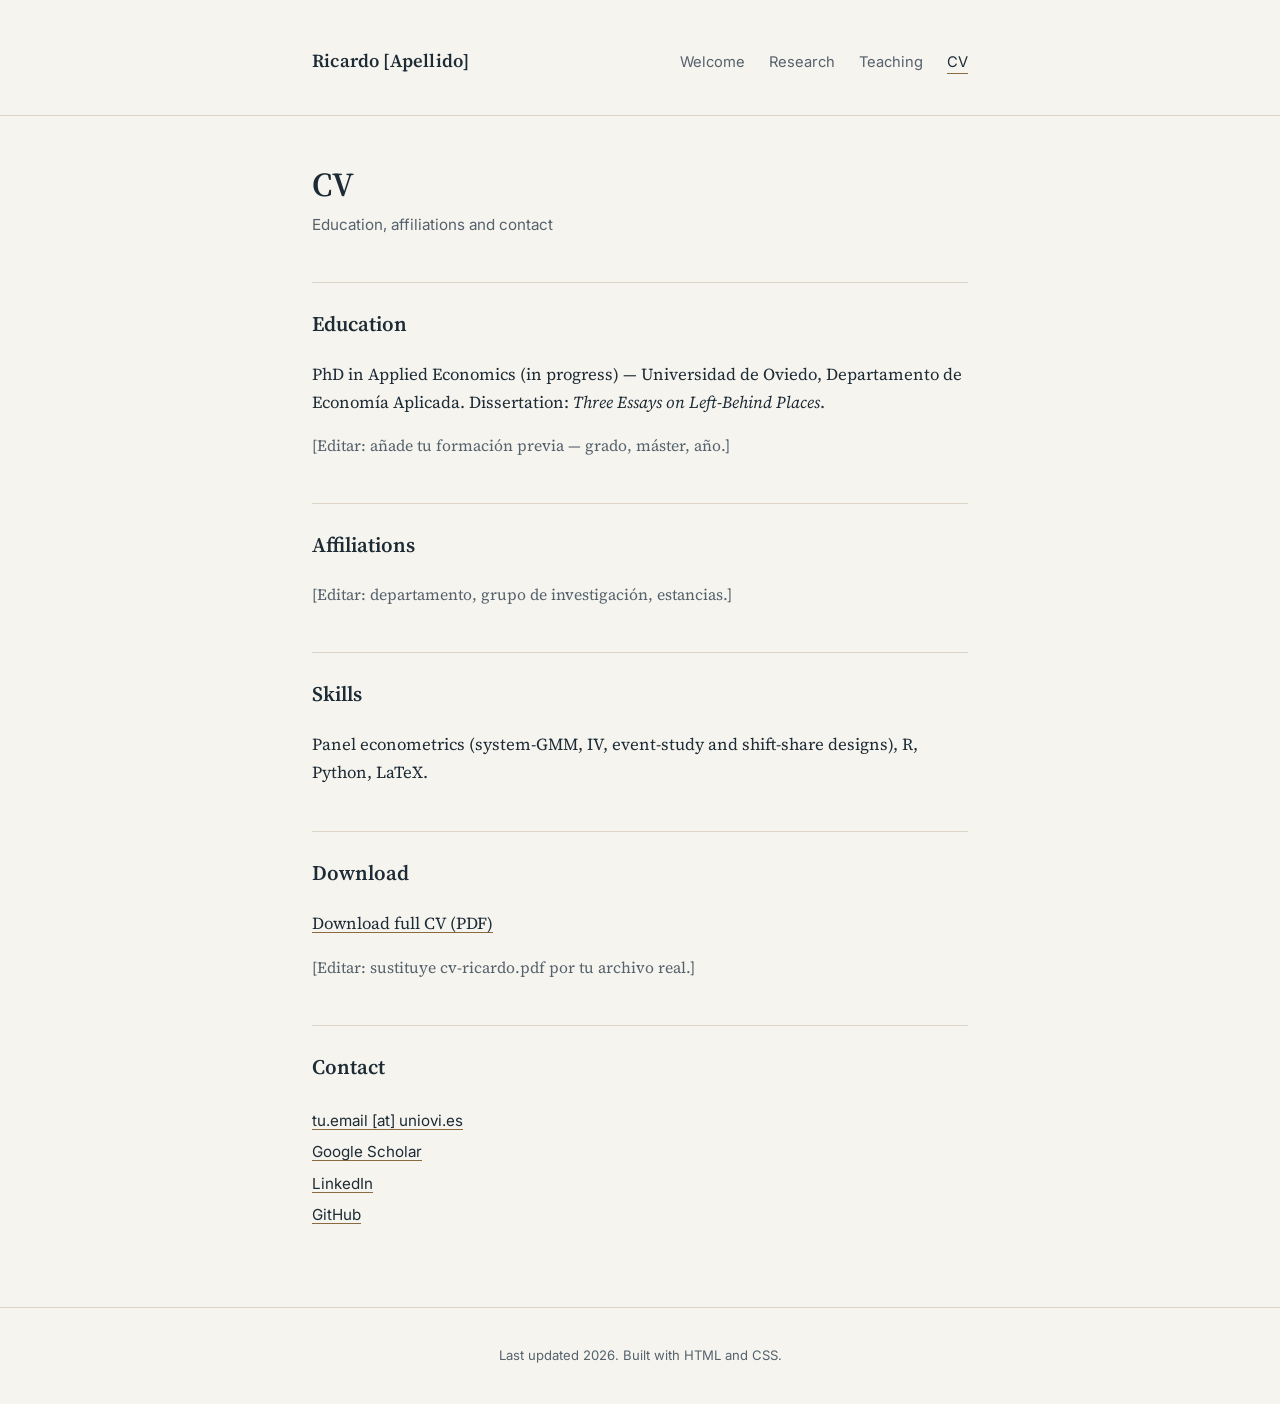
==== cv.html @ 3006ce3e "Primera version" ====
<!DOCTYPE html>
<html lang="en">
<head>
<meta charset="UTF-8">
<meta name="viewport" content="width=device-width, initial-scale=1.0">
<title>CV — Ricardo</title>
<link rel="preconnect" href="https://fonts.googleapis.com">
<link rel="preconnect" href="https://fonts.gstatic.com" crossorigin>
<link href="https://fonts.googleapis.com/css2?family=Source+Serif+4:ital,wght@0,400;0,600;1,400&family=Inter:wght@400;500&display=swap" rel="stylesheet">
<link rel="stylesheet" href="style.css">
</head>
<body>

<header class="site-header">
  <div class="header-inner">
    <p class="site-title"><a href="index.html">Ricardo [Apellido]</a></p>
    <nav class="site-nav" aria-label="Main">
      <ul>
        <li><a href="index.html">Welcome</a></li>
        <li><a href="research.html">Research</a></li>
        <li><a href="teaching.html">Teaching</a></li>
        <li><a href="cv.html" aria-current="page">CV</a></li>
      </ul>
    </nav>
  </div>
</header>

<main>
  <h1>CV</h1>
  <p class="kicker">Education, affiliations and contact</p>

  <h2>Education</h2>
  <p>PhD in Applied Economics (in progress) — Universidad de Oviedo,
  Departamento de Economía Aplicada. Dissertation: <em>Three Essays on
  Left-Behind Places</em>.</p>
  <p class="note">[Editar: añade tu formación previa — grado, máster, año.]</p>

  <h2>Affiliations</h2>
  <p class="note">[Editar: departamento, grupo de investigación, estancias.]</p>

  <h2>Skills</h2>
  <p>Panel econometrics (system-GMM, IV, event-study and shift-share
  designs), R, Python, LaTeX.</p>

  <h2>Download</h2>
  <p><a href="cv-ricardo.pdf">Download full CV (PDF)</a></p>
  <p class="note">[Editar: sustituye cv-ricardo.pdf por tu archivo real.]</p>

  <h2>Contact</h2>
  <ul class="contact-list">
    <li><a href="mailto:tu.email@uniovi.es">tu.email [at] uniovi.es</a></li>
    <li><a href="https://scholar.google.com/">Google Scholar</a></li>
    <li><a href="https://www.linkedin.com/">LinkedIn</a></li>
    <li><a href="https://github.com/">GitHub</a></li>
  </ul>
</main>

<footer class="site-footer">
  <p>Last updated 2026. Built with HTML and CSS.</p>
</footer>

</body>
</html>
---- style.css ----
/* ===========================================================
   Ricardo — academic site
   Palette: paper background, deep ink text, muted ochre accent
   (a nod to old regional / cartographic survey documents —
   fitting for regional-economics research on left-behind places)
   =========================================================== */

:root {
  --bg: #f6f4ef;
  --ink: #1d2b35;
  --ink-soft: #55626c;
  --accent: #8b6a3f;
  --accent-soft: #e3d9c4;
  --line: #ddd6c6;
  --max-w: 44rem;
}

* { box-sizing: border-box; }

html {
  scroll-behavior: smooth;
}

@media (prefers-reduced-motion: reduce) {
  html { scroll-behavior: auto; }
  * { animation: none !important; transition: none !important; }
}

body {
  margin: 0;
  background: var(--bg);
  color: var(--ink);
  font-family: "Source Serif 4", Georgia, "Times New Roman", serif;
  font-size: 1.05rem;
  line-height: 1.65;
  -webkit-font-smoothing: antialiased;
}

a {
  color: var(--ink);
  text-decoration-color: var(--accent);
  text-decoration-thickness: 1px;
  text-underline-offset: 3px;
}

a:hover { color: var(--accent); }

a:focus-visible,
button:focus-visible,
summary:focus-visible {
  outline: 2px solid var(--accent);
  outline-offset: 3px;
}

.site-header {
  border-bottom: 1px solid var(--line);
}

.header-inner {
  max-width: var(--max-w);
  margin: 0 auto;
  padding: 1.75rem 1.5rem 1.25rem;
  display: flex;
  flex-wrap: wrap;
  align-items: baseline;
  justify-content: space-between;
  gap: 0.75rem 1.5rem;
}

.site-title {
  font-family: "Source Serif 4", Georgia, serif;
  font-size: 1.15rem;
  font-weight: 600;
  letter-spacing: 0.01em;
}

.site-title a { text-decoration: none; }

nav.site-nav {
  font-family: "Inter", system-ui, sans-serif;
  font-size: 0.92rem;
}

nav.site-nav ul {
  list-style: none;
  display: flex;
  gap: 1.5rem;
  margin: 0;
  padding: 0;
}

nav.site-nav a {
  text-decoration: none;
  color: var(--ink-soft);
  padding-bottom: 2px;
  border-bottom: 1px solid transparent;
}

nav.site-nav a:hover,
nav.site-nav a[aria-current="page"] {
  color: var(--ink);
  border-bottom-color: var(--accent);
}

main {
  max-width: var(--max-w);
  margin: 0 auto;
  padding: 3rem 1.5rem 5rem;
}

h1 {
  font-size: 2.1rem;
  line-height: 1.2;
  margin: 0 0 0.5rem;
  font-weight: 600;
}

h2 {
  font-size: 1.3rem;
  font-weight: 600;
  margin: 2.75rem 0 1.25rem;
  padding-top: 1.5rem;
  border-top: 1px solid var(--line);
}

main > h2:first-child { border-top: none; padding-top: 0; margin-top: 0; }

.kicker {
  font-family: "Inter", system-ui, sans-serif;
  font-size: 0.95rem;
  color: var(--ink-soft);
  margin: 0 0 1.75rem;
}

.hero {
  display: grid;
  grid-template-columns: 7rem 1fr;
  gap: 1.75rem;
  align-items: start;
  margin-bottom: 2.5rem;
}

.avatar {
  width: 7rem;
  height: 7rem;
  border-radius: 4px;
  background: var(--accent-soft);
  color: var(--accent);
  display: flex;
  align-items: center;
  justify-content: center;
  font-family: "Source Serif 4", Georgia, serif;
  font-size: 1.9rem;
  font-weight: 600;
}

.bio p { margin: 0 0 1rem; }

.contact-list {
  list-style: none;
  margin: 1.5rem 0 0;
  padding: 0;
  display: flex;
  flex-direction: column;
  gap: 0.4rem;
  font-family: "Inter", system-ui, sans-serif;
  font-size: 0.95rem;
}

.interests {
  margin: 0;
  padding-left: 1.1rem;
}

.interests li { margin-bottom: 0.35rem; }

.paper {
  margin-bottom: 2.25rem;
  padding-bottom: 2.25rem;
  border-bottom: 1px solid var(--line);
}

.paper:last-child { border-bottom: none; margin-bottom: 0; padding-bottom: 0; }

.paper h3 {
  font-size: 1.08rem;
  font-weight: 600;
  margin: 0 0 0.35rem;
  line-height: 1.4;
}

.paper .byline {
  font-style: italic;
  color: var(--ink-soft);
  margin: 0 0 0.2rem;
  font-size: 0.98rem;
}

.paper .status {
  font-family: "Inter", system-ui, sans-serif;
  font-size: 0.85rem;
  color: var(--accent);
  margin: 0 0 0.75rem;
}

.paper details {
  font-size: 0.98rem;
}

.paper summary {
  cursor: pointer;
  font-family: "Inter", system-ui, sans-serif;
  font-size: 0.88rem;
  color: var(--ink-soft);
  list-style: none;
}

.paper summary::-webkit-details-marker { display: none; }

.paper summary::before {
  content: "Abstract  ";
}

.paper summary:hover { color: var(--accent); }

.paper details[open] summary::before { content: "Abstract  "; }

.paper .abstract {
  margin: 0.6rem 0 0;
  color: var(--ink);
}

.note {
  color: var(--ink-soft);
  font-size: 0.98rem;
}

.site-footer {
  border-top: 1px solid var(--line);
  padding: 1.5rem;
  text-align: center;
  font-family: "Inter", system-ui, sans-serif;
  font-size: 0.82rem;
  color: var(--ink-soft);
}

@media (max-width: 34rem) {
  .hero {
    grid-template-columns: 1fr;
  }
  .avatar { width: 4.5rem; height: 4.5rem; font-size: 1.4rem; }
  h1 { font-size: 1.7rem; }
  .header-inner { flex-direction: column; align-items: flex-start; }
}
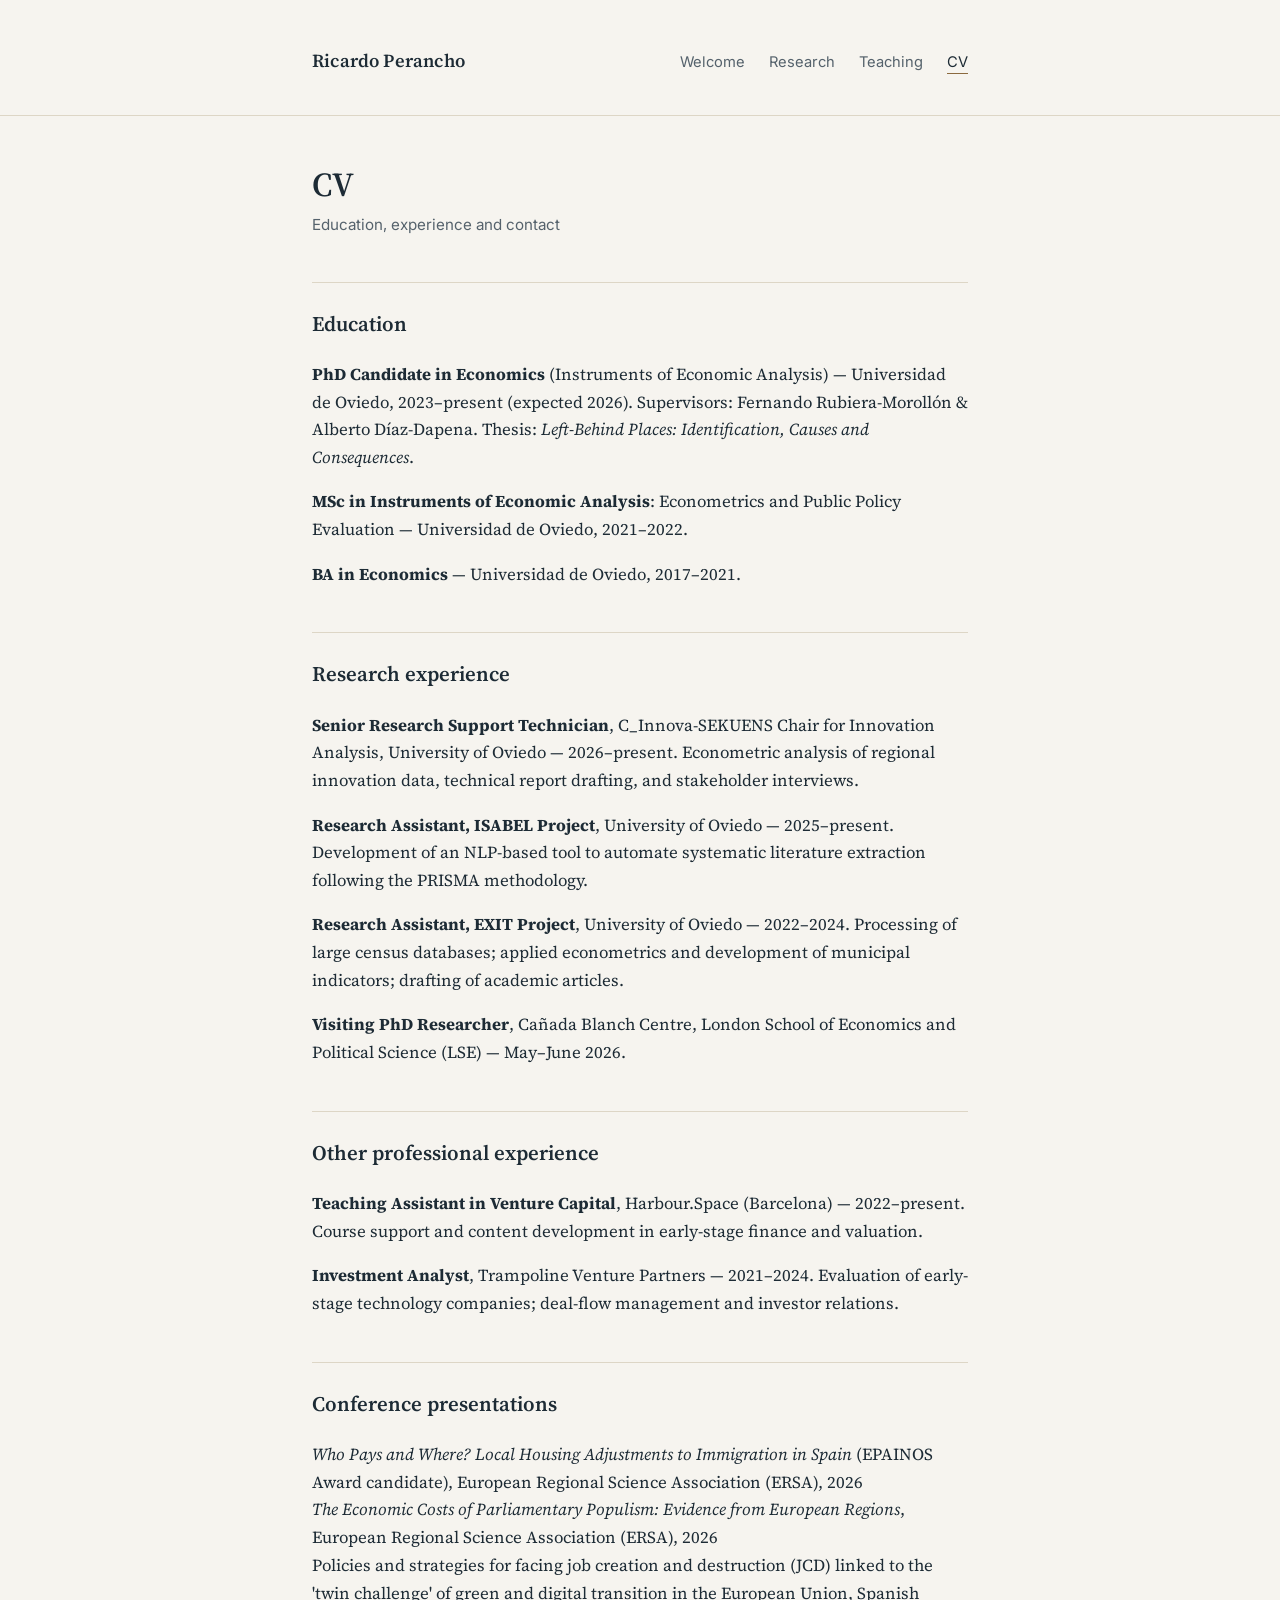
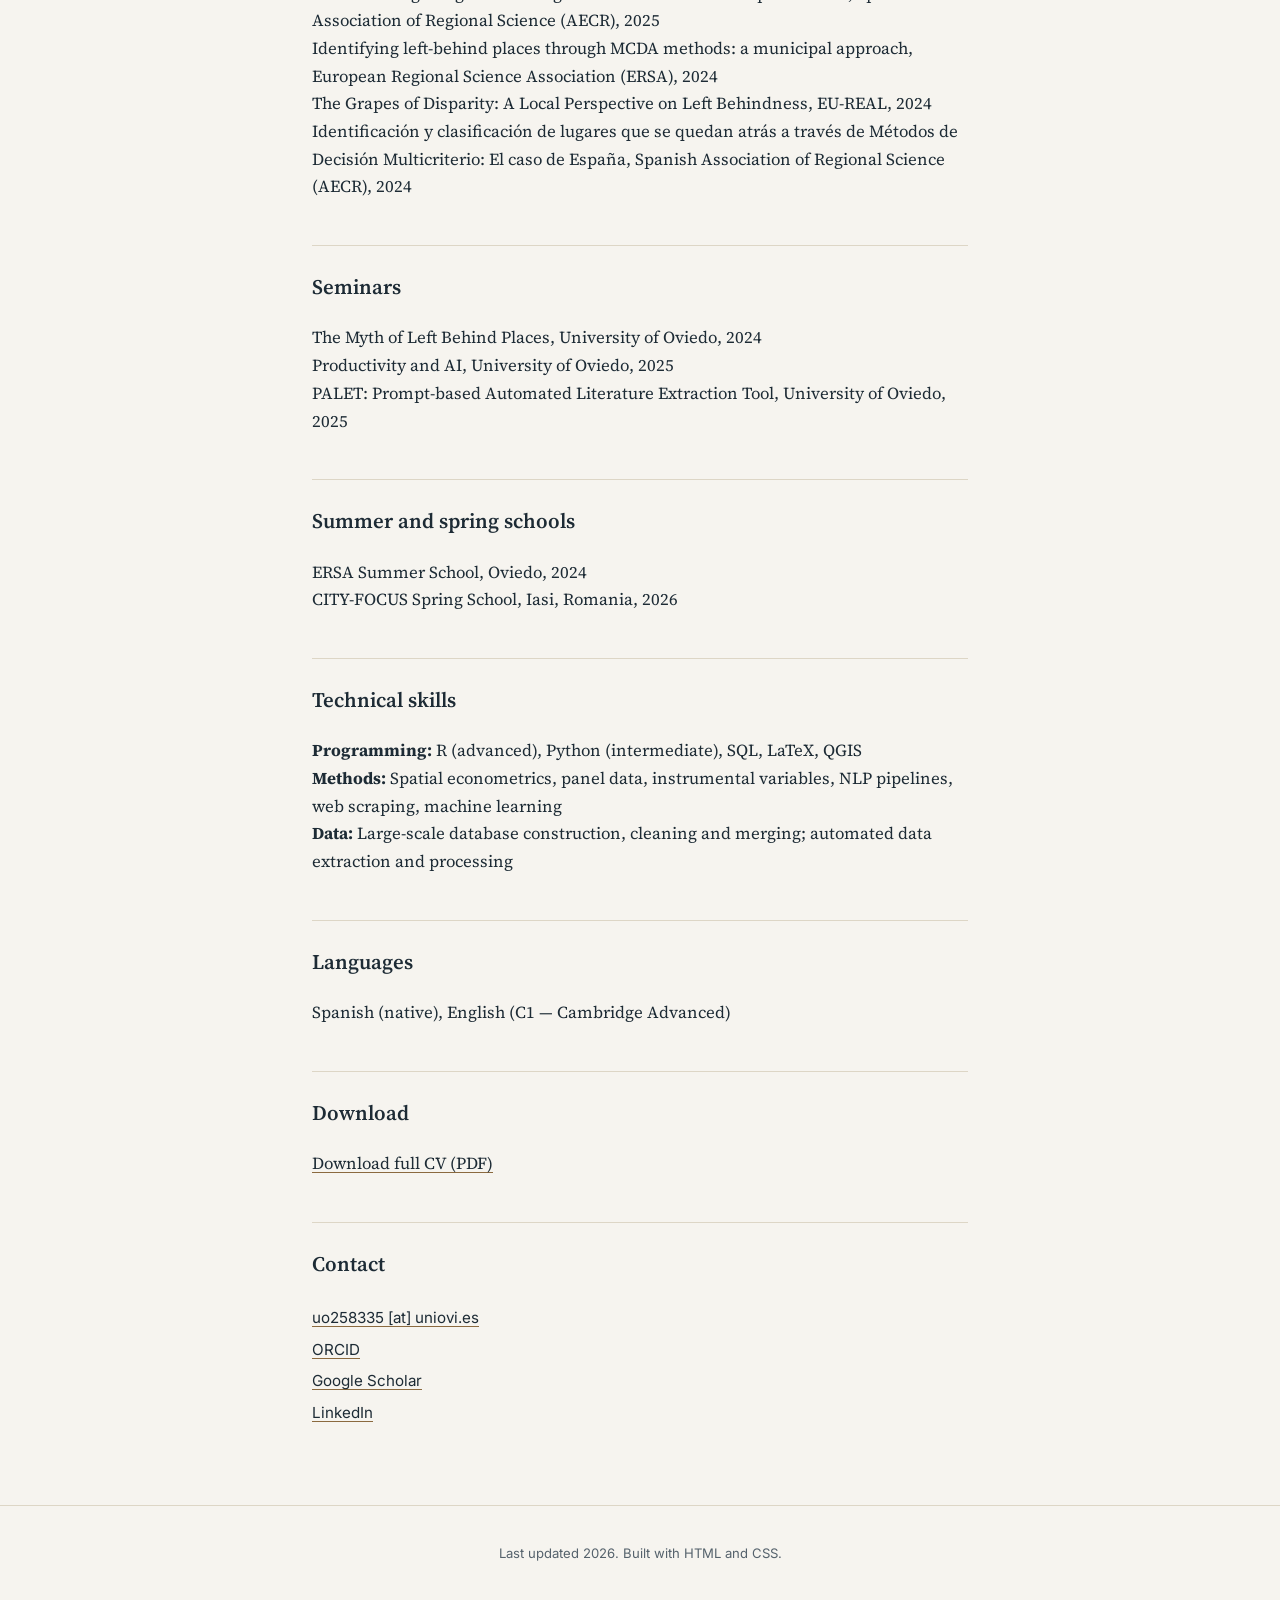
==== commit c56fe25b: "pagina_web_v2" ====
--- a/cv.html
+++ b/cv.html
@@ -3,7 +3,7 @@
 <head>
 <meta charset="UTF-8">
 <meta name="viewport" content="width=device-width, initial-scale=1.0">
-<title>CV — Ricardo</title>
+<title>CV — Ricardo Martínez de Vega Perancho</title>
 <link rel="preconnect" href="https://fonts.googleapis.com">
 <link rel="preconnect" href="https://fonts.gstatic.com" crossorigin>
 <link href="https://fonts.googleapis.com/css2?family=Source+Serif+4:ital,wght@0,400;0,600;1,400&family=Inter:wght@400;500&display=swap" rel="stylesheet">
@@ -13,7 +13,7 @@
 
 <header class="site-header">
   <div class="header-inner">
-    <p class="site-title"><a href="index.html">Ricardo [Apellido]</a></p>
+    <p class="site-title"><a href="index.html">Ricardo Perancho</a></p>
     <nav class="site-nav" aria-label="Main">
       <ul>
         <li><a href="index.html">Welcome</a></li>
@@ -27,31 +27,74 @@
 
 <main>
   <h1>CV</h1>
-  <p class="kicker">Education, affiliations and contact</p>
+  <p class="kicker">Education, experience and contact</p>
 
   <h2>Education</h2>
-  <p>PhD in Applied Economics (in progress) — Universidad de Oviedo,
-  Departamento de Economía Aplicada. Dissertation: <em>Three Essays on
-  Left-Behind Places</em>.</p>
-  <p class="note">[Editar: añade tu formación previa — grado, máster, año.]</p>
+  <p><strong>PhD Candidate in Economics</strong> (Instruments of Economic
+  Analysis) — Universidad de Oviedo, 2023–present (expected 2026).
+  Supervisors: Fernando Rubiera-Morollón &amp; Alberto Díaz-Dapena.
+  Thesis: <em>Left-Behind Places: Identification, Causes and Consequences</em>.</p>
+  <p><strong>MSc in Instruments of Economic Analysis</strong>: Econometrics
+  and Public Policy Evaluation — Universidad de Oviedo, 2021–2022.</p>
+  <p><strong>BA in Economics</strong> — Universidad de Oviedo, 2017–2021.</p>
 
-  <h2>Affiliations</h2>
-  <p class="note">[Editar: departamento, grupo de investigación, estancias.]</p>
+  <h2>Research experience</h2>
+  <p><strong>Senior Research Support Technician</strong>, C_Innova-SEKUENS
+  Chair for Innovation Analysis, University of Oviedo — 2026–present.
+  Econometric analysis of regional innovation data, technical report
+  drafting, and stakeholder interviews.</p>
+  <p><strong>Research Assistant, ISABEL Project</strong>, University of
+  Oviedo — 2025–present. Development of an NLP-based tool to automate
+  systematic literature extraction following the PRISMA methodology.</p>
+  <p><strong>Research Assistant, EXIT Project</strong>, University of
+  Oviedo — 2022–2024. Processing of large census databases; applied
+  econometrics and development of municipal indicators; drafting of
+  academic articles.</p>
+  <p><strong>Visiting PhD Researcher</strong>, Cañada Blanch Centre, London
+  School of Economics and Political Science (LSE) — May–June 2026.</p>
 
-  <h2>Skills</h2>
-  <p>Panel econometrics (system-GMM, IV, event-study and shift-share
-  designs), R, Python, LaTeX.</p>
+  <h2>Other professional experience</h2>
+  <p><strong>Teaching Assistant in Venture Capital</strong>, Harbour.Space
+  (Barcelona) — 2022–present. Course support and content development in
+  early-stage finance and valuation.</p>
+  <p><strong>Investment Analyst</strong>, Trampoline Venture Partners —
+  2021–2024. Evaluation of early-stage technology companies; deal-flow
+  management and investor relations.</p>
+
+  <h2>Conference presentations</h2>
+  <p><em>Who Pays and Where? Local Housing Adjustments to Immigration in Spain</em> (EPAINOS Award candidate), European Regional Science Association (ERSA), 2026<br>
+  <em>The Economic Costs of Parliamentary Populism: Evidence from European Regions</em>, European Regional Science Association (ERSA), 2026<br>
+  Policies and strategies for facing job creation and destruction (JCD) linked to the 'twin challenge' of green and digital transition in the European Union, Spanish Association of Regional Science (AECR), 2025<br>
+  Identifying left-behind places through MCDA methods: a municipal approach, European Regional Science Association (ERSA), 2024<br>
+  The Grapes of Disparity: A Local Perspective on Left Behindness, EU-REAL, 2024<br>
+  Identificación y clasificación de lugares que se quedan atrás a través de Métodos de Decisión Multicriterio: El caso de España, Spanish Association of Regional Science (AECR), 2024</p>
+
+  <h2>Seminars</h2>
+  <p>The Myth of Left Behind Places, University of Oviedo, 2024<br>
+  Productivity and AI, University of Oviedo, 2025<br>
+  PALET: Prompt-based Automated Literature Extraction Tool, University of Oviedo, 2025</p>
+
+  <h2>Summer and spring schools</h2>
+  <p>ERSA Summer School, Oviedo, 2024<br>
+  CITY-FOCUS Spring School, Iasi, Romania, 2026</p>
+
+  <h2>Technical skills</h2>
+  <p><strong>Programming:</strong> R (advanced), Python (intermediate), SQL, LaTeX, QGIS<br>
+  <strong>Methods:</strong> Spatial econometrics, panel data, instrumental variables, NLP pipelines, web scraping, machine learning<br>
+  <strong>Data:</strong> Large-scale database construction, cleaning and merging; automated data extraction and processing</p>
+
+  <h2>Languages</h2>
+  <p>Spanish (native), English (C1 — Cambridge Advanced)</p>
 
   <h2>Download</h2>
-  <p><a href="cv-ricardo.pdf">Download full CV (PDF)</a></p>
-  <p class="note">[Editar: sustituye cv-ricardo.pdf por tu archivo real.]</p>
+  <p><a href="CV_RicardoMdVPerancho.pdf">Download full CV (PDF)</a></p>
 
   <h2>Contact</h2>
   <ul class="contact-list">
-    <li><a href="mailto:tu.email@uniovi.es">tu.email [at] uniovi.es</a></li>
+    <li><a href="mailto:uo258335@uniovi.es">uo258335 [at] uniovi.es</a></li>
+    <li><a href="https://orcid.org/0009-0008-1918-5371">ORCID</a></li>
     <li><a href="https://scholar.google.com/">Google Scholar</a></li>
     <li><a href="https://www.linkedin.com/">LinkedIn</a></li>
-    <li><a href="https://github.com/">GitHub</a></li>
   </ul>
 </main>
 
--- a/style.css
+++ b/style.css
@@ -152,6 +152,15 @@
   font-family: "Source Serif 4", Georgia, serif;
   font-size: 1.9rem;
   font-weight: 600;
+  overflow: hidden;
+}
+
+.avatar img {
+  width: 100%;
+  height: 100%;
+  object-fit: cover;
+  object-position: 62% 45%;
+  display: block;
 }
 
 .bio p { margin: 0 0 1rem; }
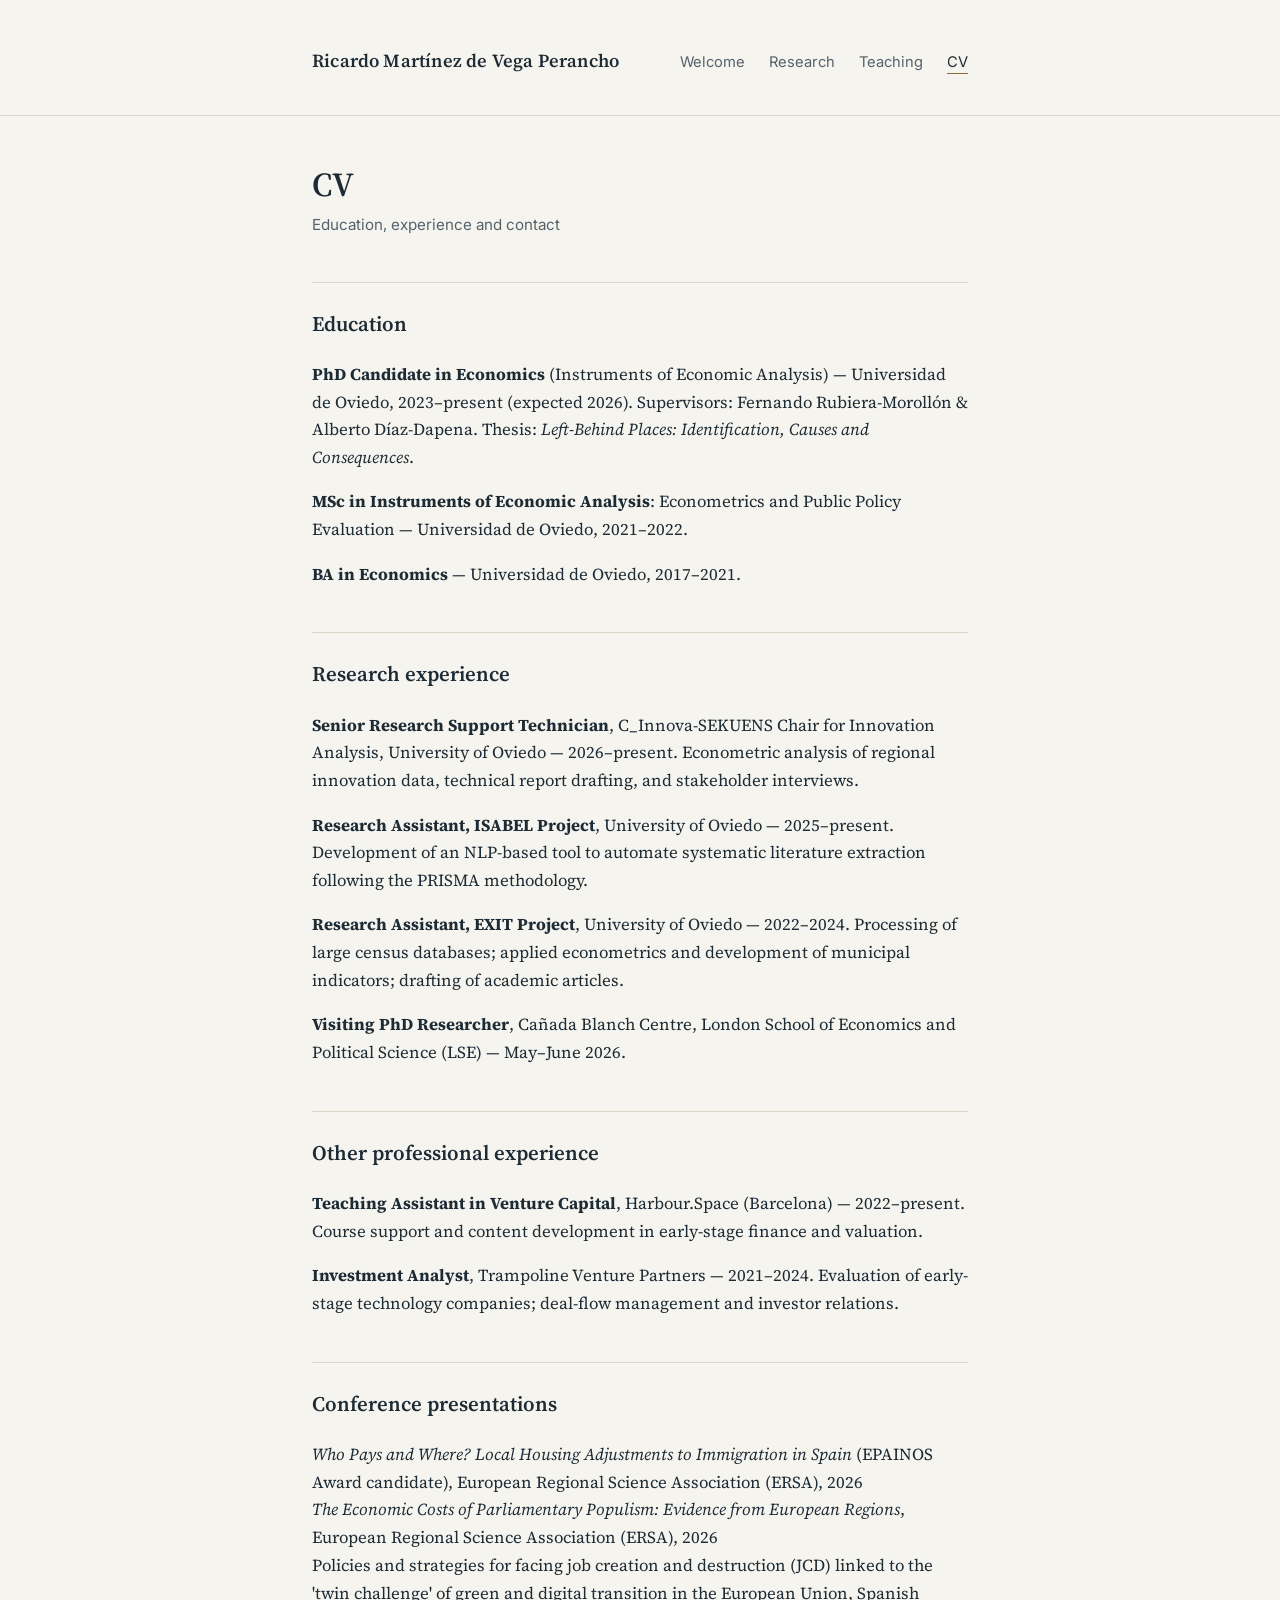
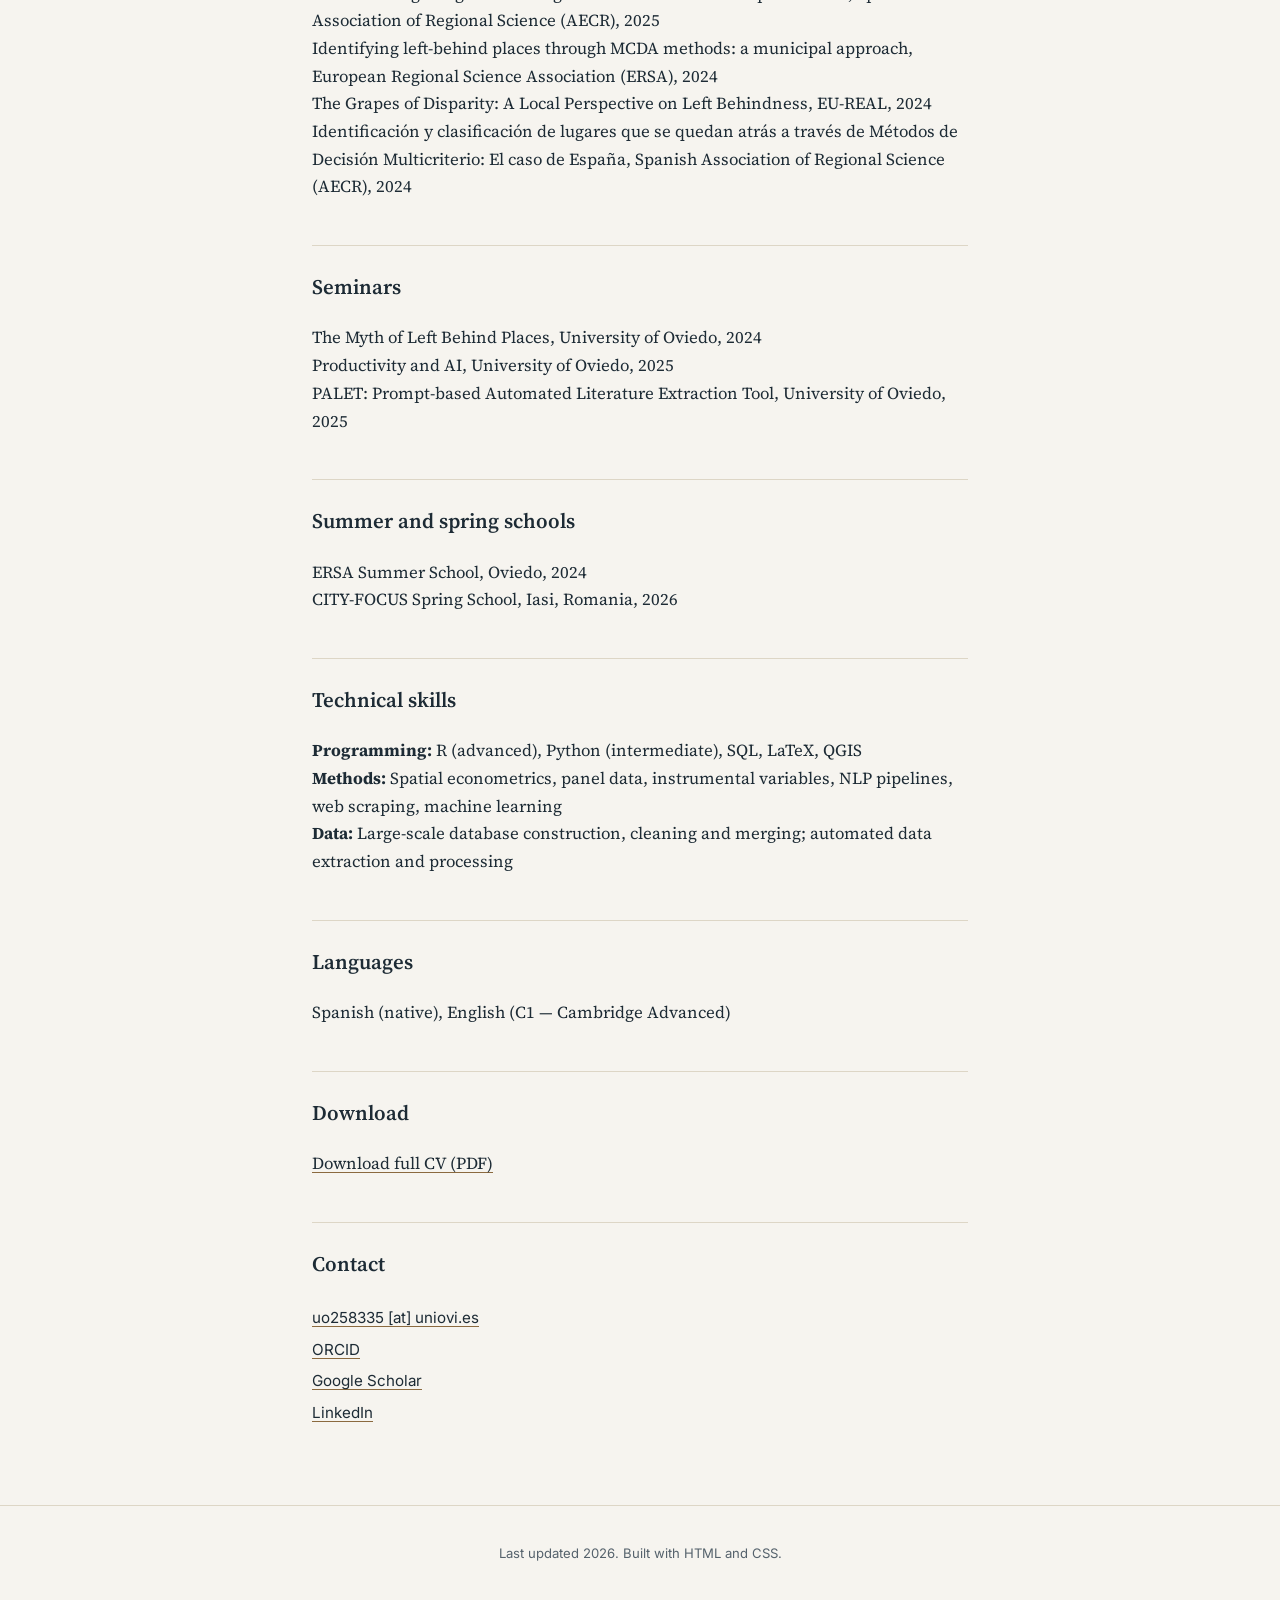
==== commit a4b3769f: "Update name and contact links in cv.html" ====
--- a/cv.html
+++ b/cv.html
@@ -13,7 +13,7 @@
 
 <header class="site-header">
   <div class="header-inner">
-    <p class="site-title"><a href="index.html">Ricardo Perancho</a></p>
+    <p class="site-title"><a href="index.html">Ricardo Martínez de Vega Perancho</a></p>
     <nav class="site-nav" aria-label="Main">
       <ul>
         <li><a href="index.html">Welcome</a></li>
@@ -93,8 +93,8 @@
   <ul class="contact-list">
     <li><a href="mailto:uo258335@uniovi.es">uo258335 [at] uniovi.es</a></li>
     <li><a href="https://orcid.org/0009-0008-1918-5371">ORCID</a></li>
-    <li><a href="https://scholar.google.com/">Google Scholar</a></li>
-    <li><a href="https://www.linkedin.com/">LinkedIn</a></li>
+    <li><a href="https://scholar.google.com/citations?user=FgOv5gYAAAAJ&amp;hl=es">Google Scholar</a></li>
+    <li><a href="https://www.linkedin.com/in/ricardo-mart%C3%ADnez-de-vega-analyst-economist/">LinkedIn</a></li>
   </ul>
 </main>
 
--- a/style.css
+++ b/style.css
@@ -134,16 +134,16 @@
 
 .hero {
   display: grid;
-  grid-template-columns: 7rem 1fr;
-  gap: 1.75rem;
+  grid-template-columns: 17rem 1fr;
+  gap: 2.25rem;
   align-items: start;
   margin-bottom: 2.5rem;
 }
 
 .avatar {
-  width: 7rem;
-  height: 7rem;
-  border-radius: 4px;
+  width: 17rem;
+  height: 17rem;
+  border-radius: 6px;
   background: var(--accent-soft);
   color: var(--accent);
   display: flex;
@@ -257,7 +257,7 @@
   .hero {
     grid-template-columns: 1fr;
   }
-  .avatar { width: 4.5rem; height: 4.5rem; font-size: 1.4rem; }
+  .avatar { width: 9rem; height: 9rem; font-size: 1.4rem; }
   h1 { font-size: 1.7rem; }
   .header-inner { flex-direction: column; align-items: flex-start; }
 }
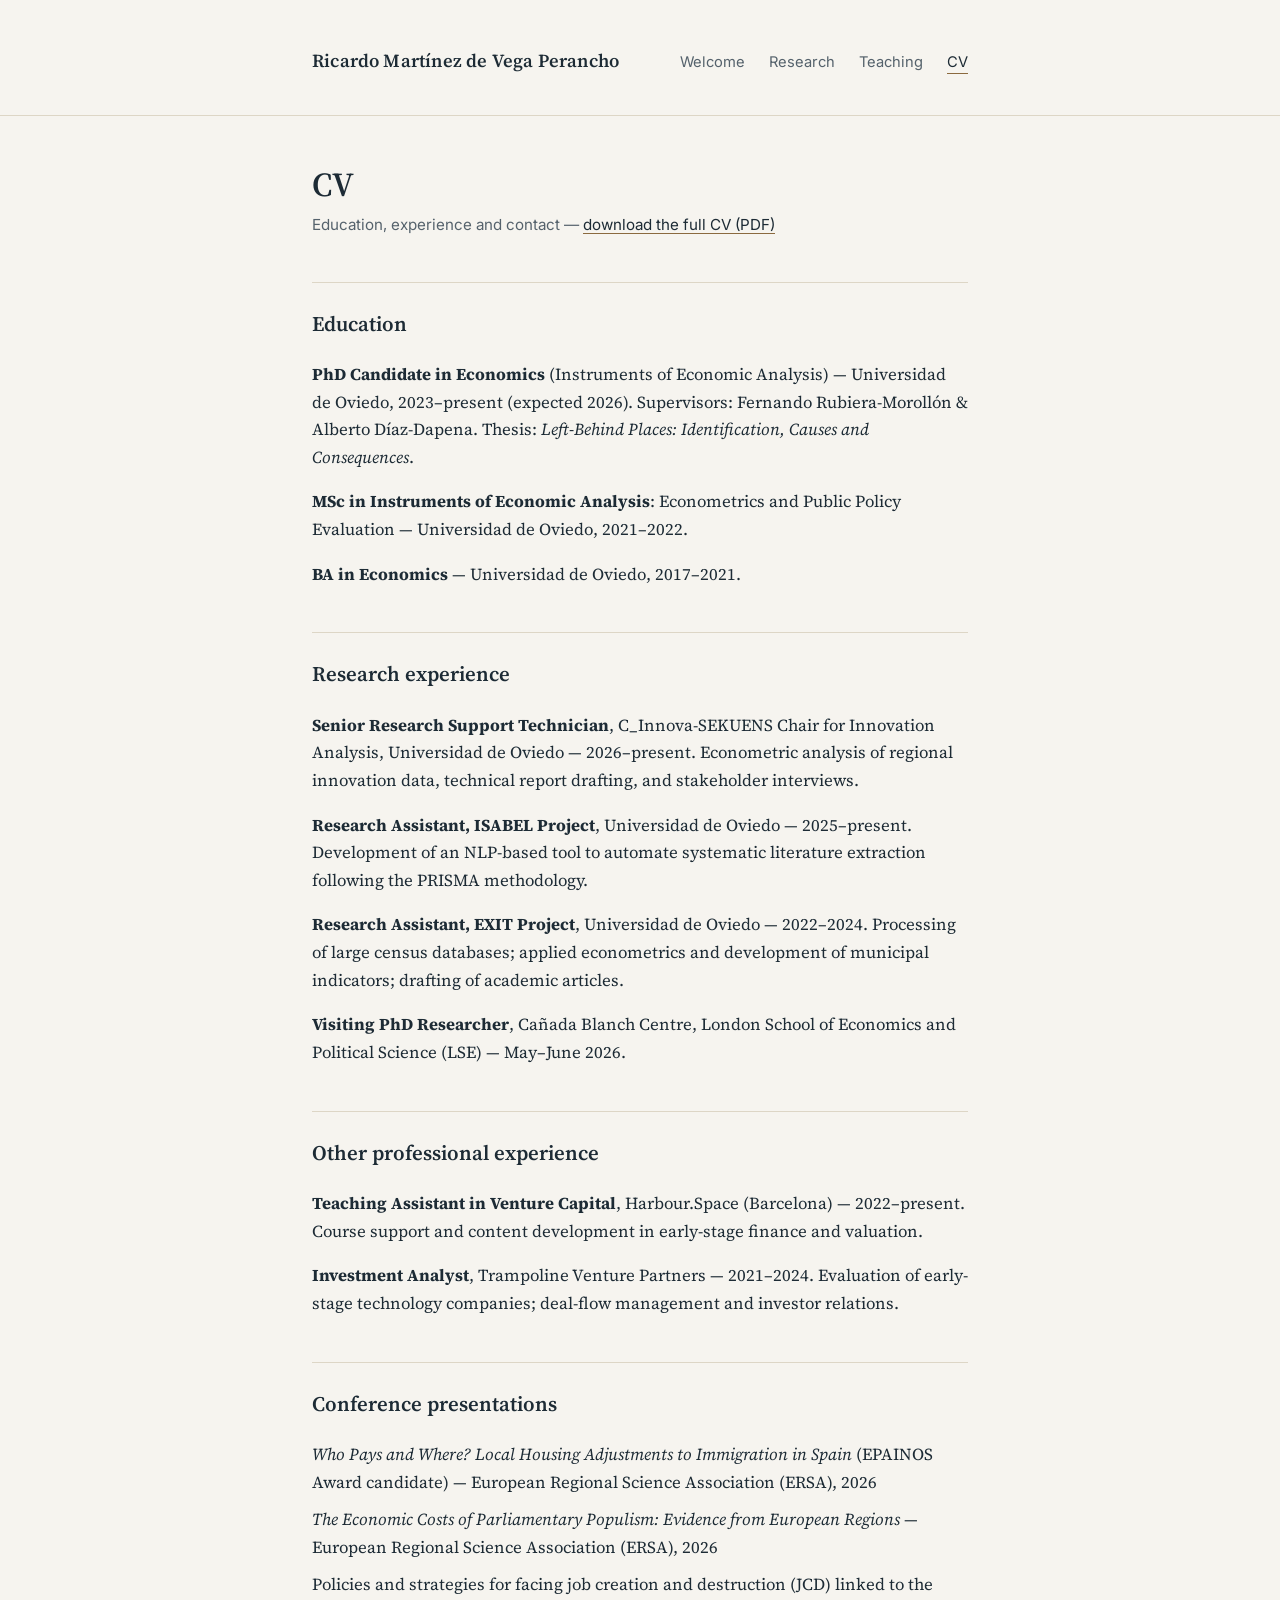
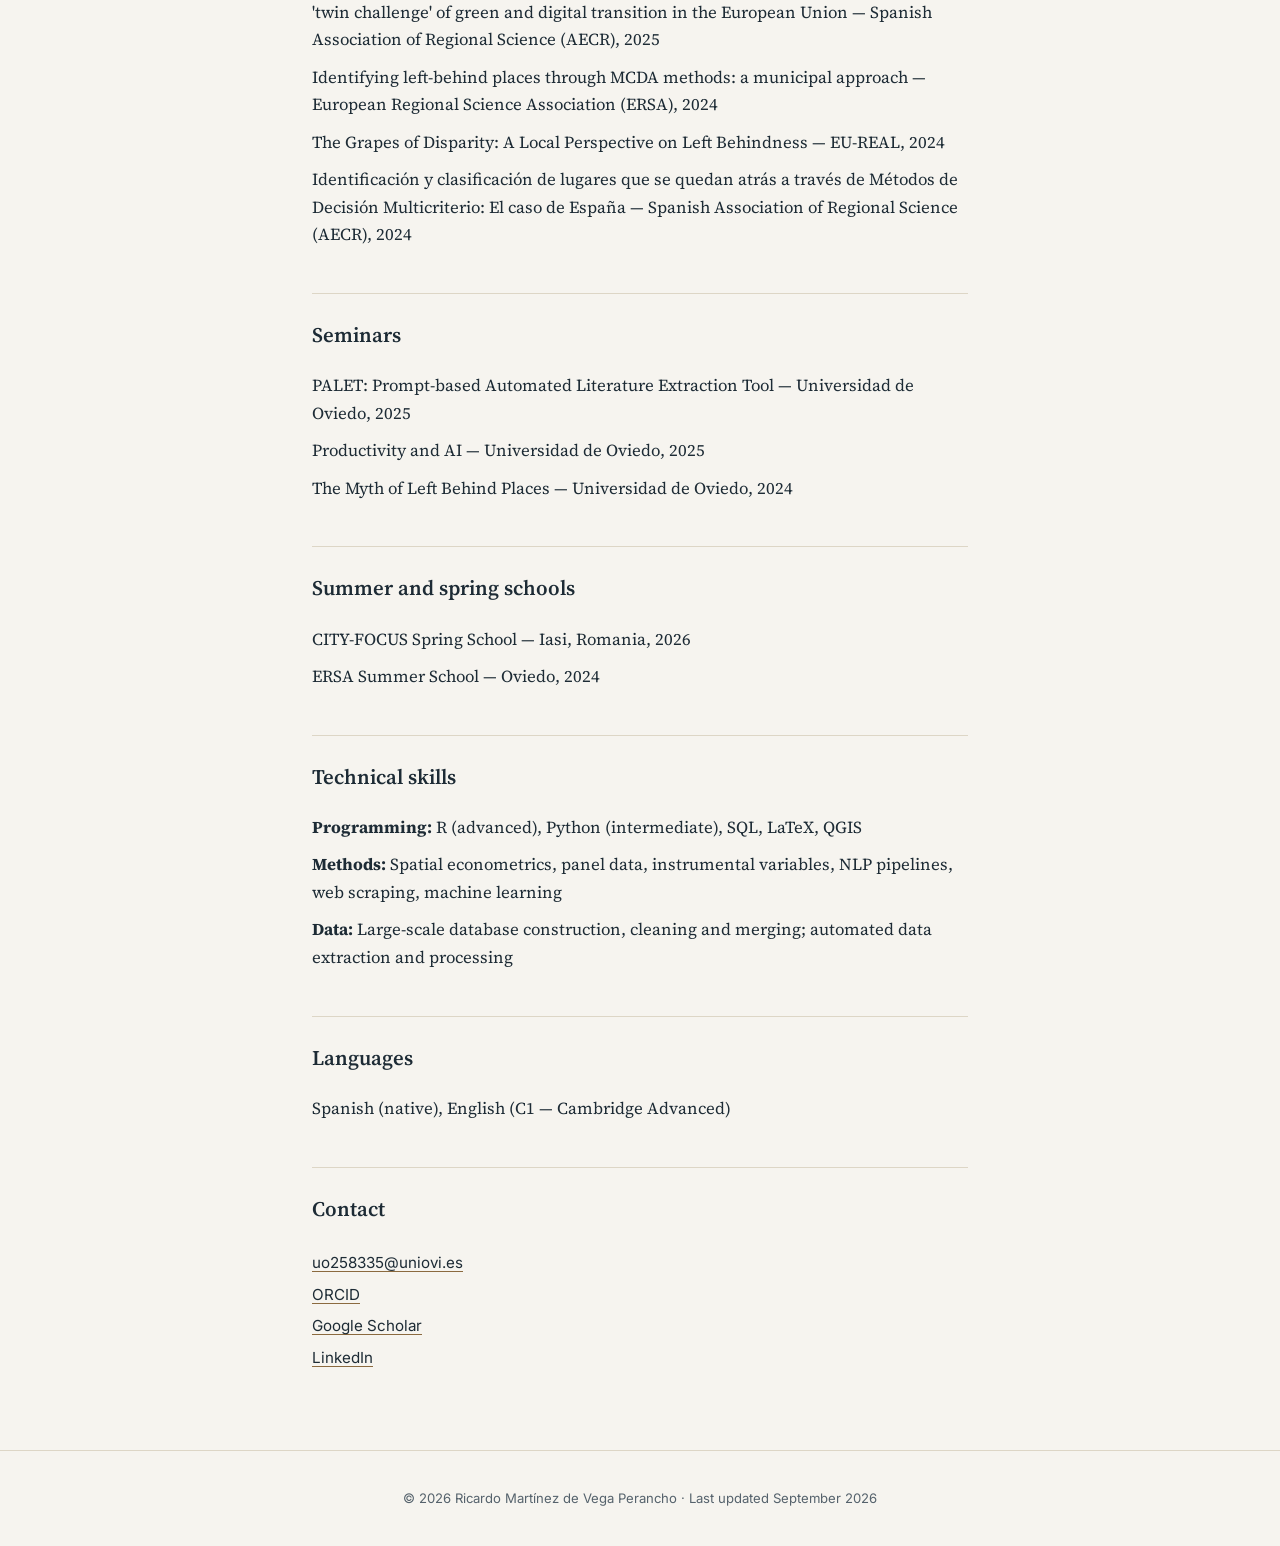
==== commit cf9aff3e: "Add files via upload" ====
--- a/cv.html
+++ b/cv.html
@@ -3,13 +3,34 @@
 <head>
 <meta charset="UTF-8">
 <meta name="viewport" content="width=device-width, initial-scale=1.0">
+
 <title>CV — Ricardo Martínez de Vega Perancho</title>
+<meta name="description" content="Curriculum vitae of Ricardo Martínez de Vega Perancho: education, research experience, conference presentations and technical skills in applied and regional economics.">
+<link rel="canonical" href="https://rikimdvp.github.io/ricardo-site/cv.html">
+
+<meta property="og:type" content="website">
+<meta property="og:site_name" content="Ricardo Martínez de Vega Perancho">
+<meta property="og:title" content="CV — Ricardo Martínez de Vega Perancho">
+<meta property="og:description" content="Education, research experience, conference presentations and technical skills in applied and regional economics.">
+<meta property="og:url" content="https://rikimdvp.github.io/ricardo-site/cv.html">
+<meta property="og:image" content="https://rikimdvp.github.io/ricardo-site/og-image.png">
+<meta property="og:image:width" content="1200">
+<meta property="og:image:height" content="630">
+<meta property="og:locale" content="en_GB">
+<meta name="twitter:card" content="summary_large_image">
+
+<link rel="icon" href="favicon.svg" type="image/svg+xml">
+<link rel="apple-touch-icon" href="apple-touch-icon.png">
+<meta name="theme-color" content="#f6f4ef">
+
 <link rel="preconnect" href="https://fonts.googleapis.com">
 <link rel="preconnect" href="https://fonts.gstatic.com" crossorigin>
 <link href="https://fonts.googleapis.com/css2?family=Source+Serif+4:ital,wght@0,400;0,600;1,400&family=Inter:wght@400;500&display=swap" rel="stylesheet">
 <link rel="stylesheet" href="style.css">
 </head>
 <body>
+
+<a class="skip-link" href="#main">Skip to content</a>
 
 <header class="site-header">
   <div class="header-inner">
@@ -25,9 +46,9 @@
   </div>
 </header>
 
-<main>
+<main id="main">
   <h1>CV</h1>
-  <p class="kicker">Education, experience and contact</p>
+  <p class="kicker">Education, experience and contact — <a href="CV_RicardoMdVPerancho.pdf">download the full CV (PDF)</a></p>
 
   <h2>Education</h2>
   <p><strong>PhD Candidate in Economics</strong> (Instruments of Economic
@@ -40,13 +61,13 @@
 
   <h2>Research experience</h2>
   <p><strong>Senior Research Support Technician</strong>, C_Innova-SEKUENS
-  Chair for Innovation Analysis, University of Oviedo — 2026–present.
+  Chair for Innovation Analysis, Universidad de Oviedo — 2026–present.
   Econometric analysis of regional innovation data, technical report
   drafting, and stakeholder interviews.</p>
-  <p><strong>Research Assistant, ISABEL Project</strong>, University of
+  <p><strong>Research Assistant, ISABEL Project</strong>, Universidad de
   Oviedo — 2025–present. Development of an NLP-based tool to automate
   systematic literature extraction following the PRISMA methodology.</p>
-  <p><strong>Research Assistant, EXIT Project</strong>, University of
+  <p><strong>Research Assistant, EXIT Project</strong>, Universidad de
   Oviedo — 2022–2024. Processing of large census databases; applied
   econometrics and development of municipal indicators; drafting of
   academic articles.</p>
@@ -62,44 +83,49 @@
   management and investor relations.</p>
 
   <h2>Conference presentations</h2>
-  <p><em>Who Pays and Where? Local Housing Adjustments to Immigration in Spain</em> (EPAINOS Award candidate), European Regional Science Association (ERSA), 2026<br>
-  <em>The Economic Costs of Parliamentary Populism: Evidence from European Regions</em>, European Regional Science Association (ERSA), 2026<br>
-  Policies and strategies for facing job creation and destruction (JCD) linked to the 'twin challenge' of green and digital transition in the European Union, Spanish Association of Regional Science (AECR), 2025<br>
-  Identifying left-behind places through MCDA methods: a municipal approach, European Regional Science Association (ERSA), 2024<br>
-  The Grapes of Disparity: A Local Perspective on Left Behindness, EU-REAL, 2024<br>
-  Identificación y clasificación de lugares que se quedan atrás a través de Métodos de Decisión Multicriterio: El caso de España, Spanish Association of Regional Science (AECR), 2024</p>
+  <ul class="cv-list">
+    <li><em>Who Pays and Where? Local Housing Adjustments to Immigration in Spain</em> (EPAINOS Award candidate) — European Regional Science Association (ERSA), 2026</li>
+    <li><em>The Economic Costs of Parliamentary Populism: Evidence from European Regions</em> — European Regional Science Association (ERSA), 2026</li>
+    <li>Policies and strategies for facing job creation and destruction (JCD) linked to the 'twin challenge' of green and digital transition in the European Union — Spanish Association of Regional Science (AECR), 2025</li>
+    <li>Identifying left-behind places through MCDA methods: a municipal approach — European Regional Science Association (ERSA), 2024</li>
+    <li>The Grapes of Disparity: A Local Perspective on Left Behindness — EU-REAL, 2024</li>
+    <li>Identificación y clasificación de lugares que se quedan atrás a través de Métodos de Decisión Multicriterio: El caso de España — Spanish Association of Regional Science (AECR), 2024</li>
+  </ul>
 
   <h2>Seminars</h2>
-  <p>The Myth of Left Behind Places, University of Oviedo, 2024<br>
-  Productivity and AI, University of Oviedo, 2025<br>
-  PALET: Prompt-based Automated Literature Extraction Tool, University of Oviedo, 2025</p>
+  <ul class="cv-list">
+    <li>PALET: Prompt-based Automated Literature Extraction Tool — Universidad de Oviedo, 2025</li>
+    <li>Productivity and AI — Universidad de Oviedo, 2025</li>
+    <li>The Myth of Left Behind Places — Universidad de Oviedo, 2024</li>
+  </ul>
 
   <h2>Summer and spring schools</h2>
-  <p>ERSA Summer School, Oviedo, 2024<br>
-  CITY-FOCUS Spring School, Iasi, Romania, 2026</p>
+  <ul class="cv-list">
+    <li>CITY-FOCUS Spring School — Iasi, Romania, 2026</li>
+    <li>ERSA Summer School — Oviedo, 2024</li>
+  </ul>
 
   <h2>Technical skills</h2>
-  <p><strong>Programming:</strong> R (advanced), Python (intermediate), SQL, LaTeX, QGIS<br>
-  <strong>Methods:</strong> Spatial econometrics, panel data, instrumental variables, NLP pipelines, web scraping, machine learning<br>
-  <strong>Data:</strong> Large-scale database construction, cleaning and merging; automated data extraction and processing</p>
+  <ul class="cv-list">
+    <li><strong>Programming:</strong> R (advanced), Python (intermediate), SQL, LaTeX, QGIS</li>
+    <li><strong>Methods:</strong> Spatial econometrics, panel data, instrumental variables, NLP pipelines, web scraping, machine learning</li>
+    <li><strong>Data:</strong> Large-scale database construction, cleaning and merging; automated data extraction and processing</li>
+  </ul>
 
   <h2>Languages</h2>
   <p>Spanish (native), English (C1 — Cambridge Advanced)</p>
 
-  <h2>Download</h2>
-  <p><a href="CV_RicardoMdVPerancho.pdf">Download full CV (PDF)</a></p>
-
   <h2>Contact</h2>
   <ul class="contact-list">
-    <li><a href="mailto:uo258335@uniovi.es">uo258335 [at] uniovi.es</a></li>
+    <li><a href="mailto:uo258335@uniovi.es">uo258335@uniovi.es</a></li>
     <li><a href="https://orcid.org/0009-0008-1918-5371">ORCID</a></li>
-    <li><a href="https://scholar.google.com/citations?user=FgOv5gYAAAAJ&amp;hl=es">Google Scholar</a></li>
+    <li><a href="https://scholar.google.com/citations?user=FgOv5gYAAAAJ">Google Scholar</a></li>
     <li><a href="https://www.linkedin.com/in/ricardo-mart%C3%ADnez-de-vega-analyst-economist/">LinkedIn</a></li>
   </ul>
 </main>
 
 <footer class="site-footer">
-  <p>Last updated 2026. Built with HTML and CSS.</p>
+  <p>© 2026 Ricardo Martínez de Vega Perancho · Last updated September 2026</p>
 </footer>
 
 </body>
--- a/style.css
+++ b/style.css
@@ -1,5 +1,5 @@
 /* ===========================================================
-   Ricardo — academic site
+   Ricardo Martínez de Vega Perancho — academic site
    Palette: paper background, deep ink text, muted ochre accent
    (a nod to old regional / cartographic survey documents —
    fitting for regional-economics research on left-behind places)
@@ -15,6 +15,19 @@
   --max-w: 44rem;
 }
 
+/* Dark mode: same paper/ink logic, inverted. Si no lo quieres,
+   borra este bloque entero y el sitio queda exactamente igual. */
+@media (prefers-color-scheme: dark) {
+  :root {
+    --bg: #14191d;
+    --ink: #e8e4da;
+    --ink-soft: #9aa4ad;
+    --accent: #c9a26a;
+    --accent-soft: #2b3238;
+    --line: #2e363d;
+  }
+}
+
 * { box-sizing: border-box; }
 
 html {
@@ -50,6 +63,25 @@
 summary:focus-visible {
   outline: 2px solid var(--accent);
   outline-offset: 3px;
+}
+
+/* Skip link: hidden until focused with the keyboard */
+.skip-link {
+  position: absolute;
+  left: -9999px;
+  top: 0;
+  background: var(--bg);
+  color: var(--ink);
+  padding: 0.6rem 1rem;
+  border: 1px solid var(--line);
+  font-family: "Inter", system-ui, sans-serif;
+  font-size: 0.9rem;
+  z-index: 10;
+}
+
+.skip-link:focus {
+  left: 1rem;
+  top: 1rem;
 }
 
 .site-header {
@@ -84,6 +116,7 @@
 nav.site-nav ul {
   list-style: none;
   display: flex;
+  flex-wrap: wrap;
   gap: 1.5rem;
   margin: 0;
   padding: 0;
@@ -183,6 +216,26 @@
 
 .interests li { margin-bottom: 0.35rem; }
 
+/* Lists on the CV page: no bullets, one entry per block */
+.cv-list {
+  list-style: none;
+  margin: 0;
+  padding: 0;
+}
+
+.cv-list li { margin-bottom: 0.6rem; }
+
+/* Compact list inside a card (seminars on the teaching page) */
+.plain-list {
+  list-style: none;
+  margin: 0.4rem 0 0;
+  padding: 0;
+  color: var(--ink-soft);
+  font-size: 0.98rem;
+}
+
+.plain-list li { margin-bottom: 0.25rem; }
+
 .paper {
   margin-bottom: 2.25rem;
   padding-bottom: 2.25rem;
@@ -216,23 +269,32 @@
   font-size: 0.98rem;
 }
 
+/* "Abstract" is real text in the HTML; the +/− is only decoration */
 .paper summary {
   cursor: pointer;
   font-family: "Inter", system-ui, sans-serif;
   font-size: 0.88rem;
   color: var(--ink-soft);
   list-style: none;
+  display: inline-flex;
+  align-items: baseline;
+  gap: 0.45rem;
 }
 
 .paper summary::-webkit-details-marker { display: none; }
 
 .paper summary::before {
-  content: "Abstract  ";
-}
+  content: "+";
+  color: var(--accent);
+  font-size: 0.95rem;
+  line-height: 1;
+  width: 0.8em;
+  text-align: center;
+}
+
+.paper details[open] summary::before { content: "\2212"; }
 
 .paper summary:hover { color: var(--accent); }
-
-.paper details[open] summary::before { content: "Abstract  "; }
 
 .paper .abstract {
   margin: 0.6rem 0 0;
@@ -261,3 +323,13 @@
   h1 { font-size: 1.7rem; }
   .header-inner { flex-direction: column; align-items: flex-start; }
 }
+
+/* Printing the CV page should produce something readable */
+@media print {
+  :root { --bg: #fff; --ink: #000; --ink-soft: #333; --accent: #000; --line: #999; }
+  .site-nav, .skip-link, .site-footer { display: none; }
+  body { font-size: 11pt; }
+  main { max-width: none; padding: 0; }
+  .paper details { display: block; }
+  a { text-decoration: none; }
+}
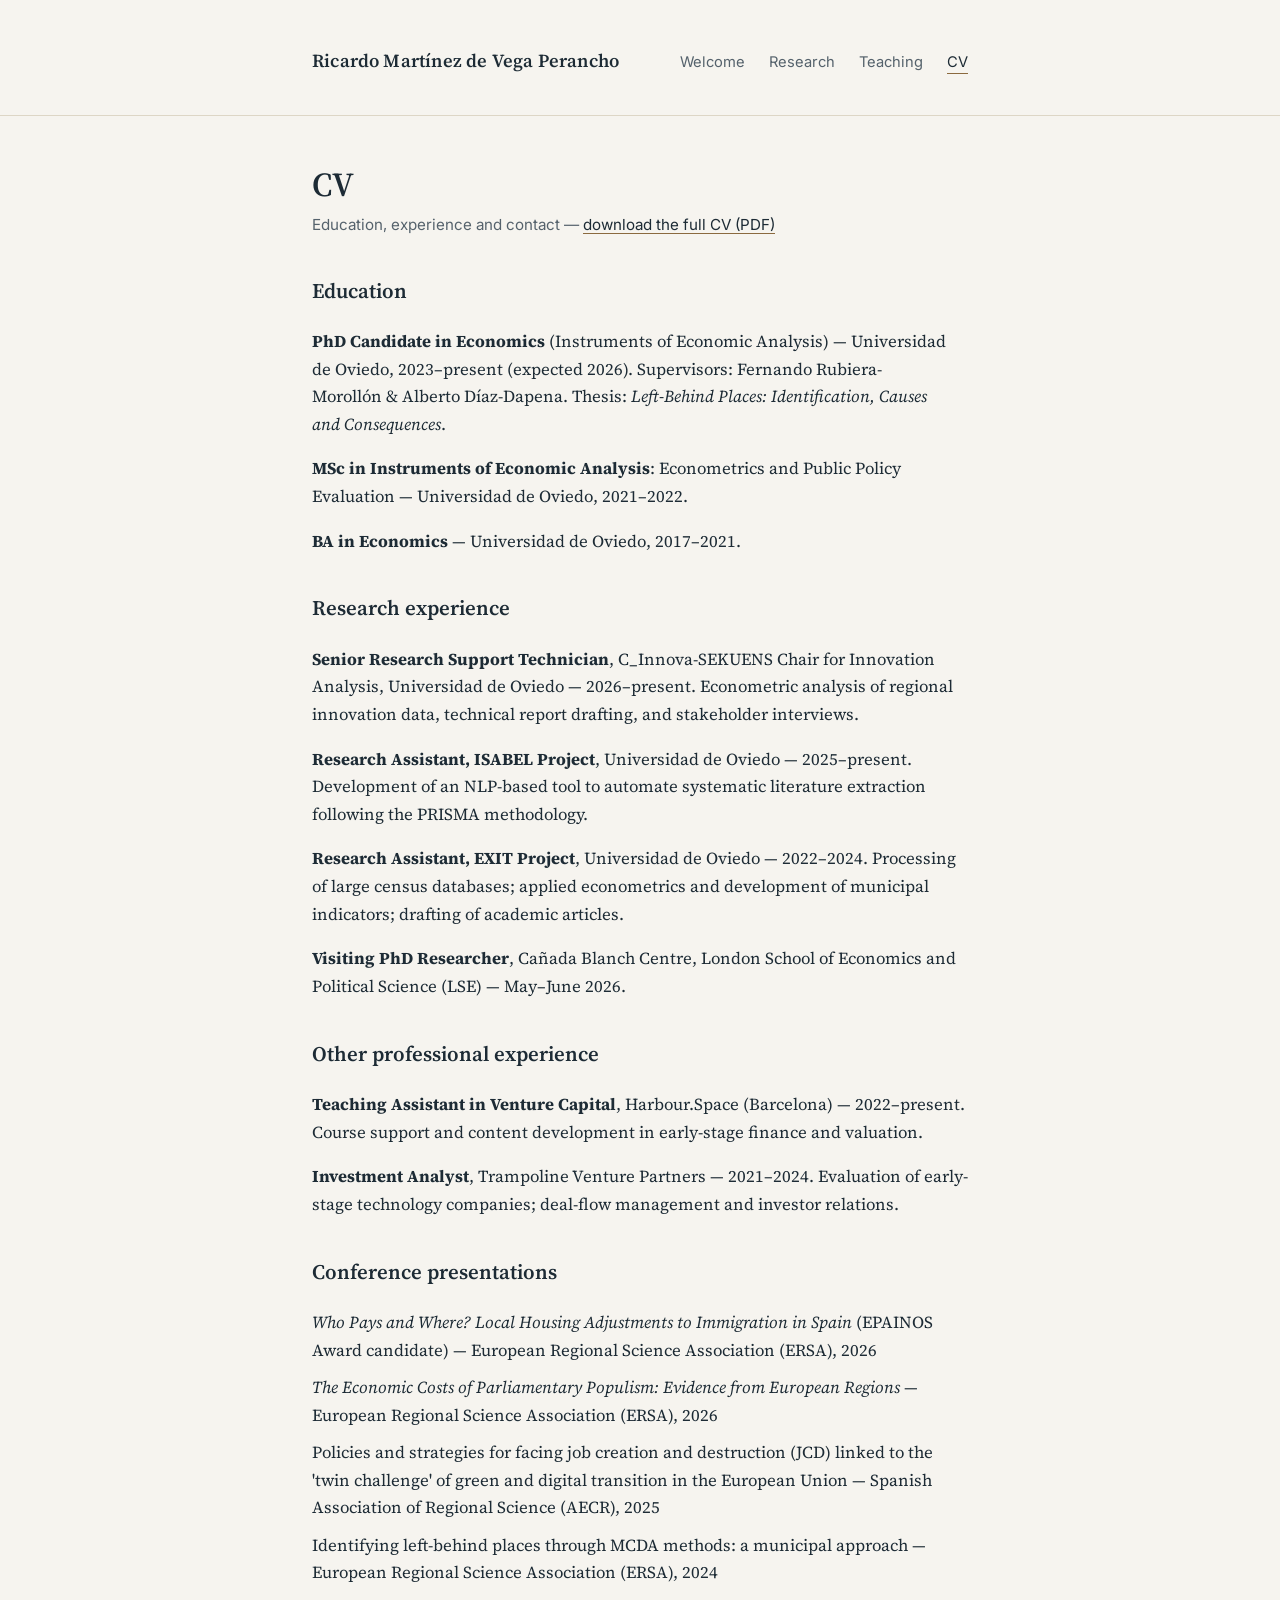
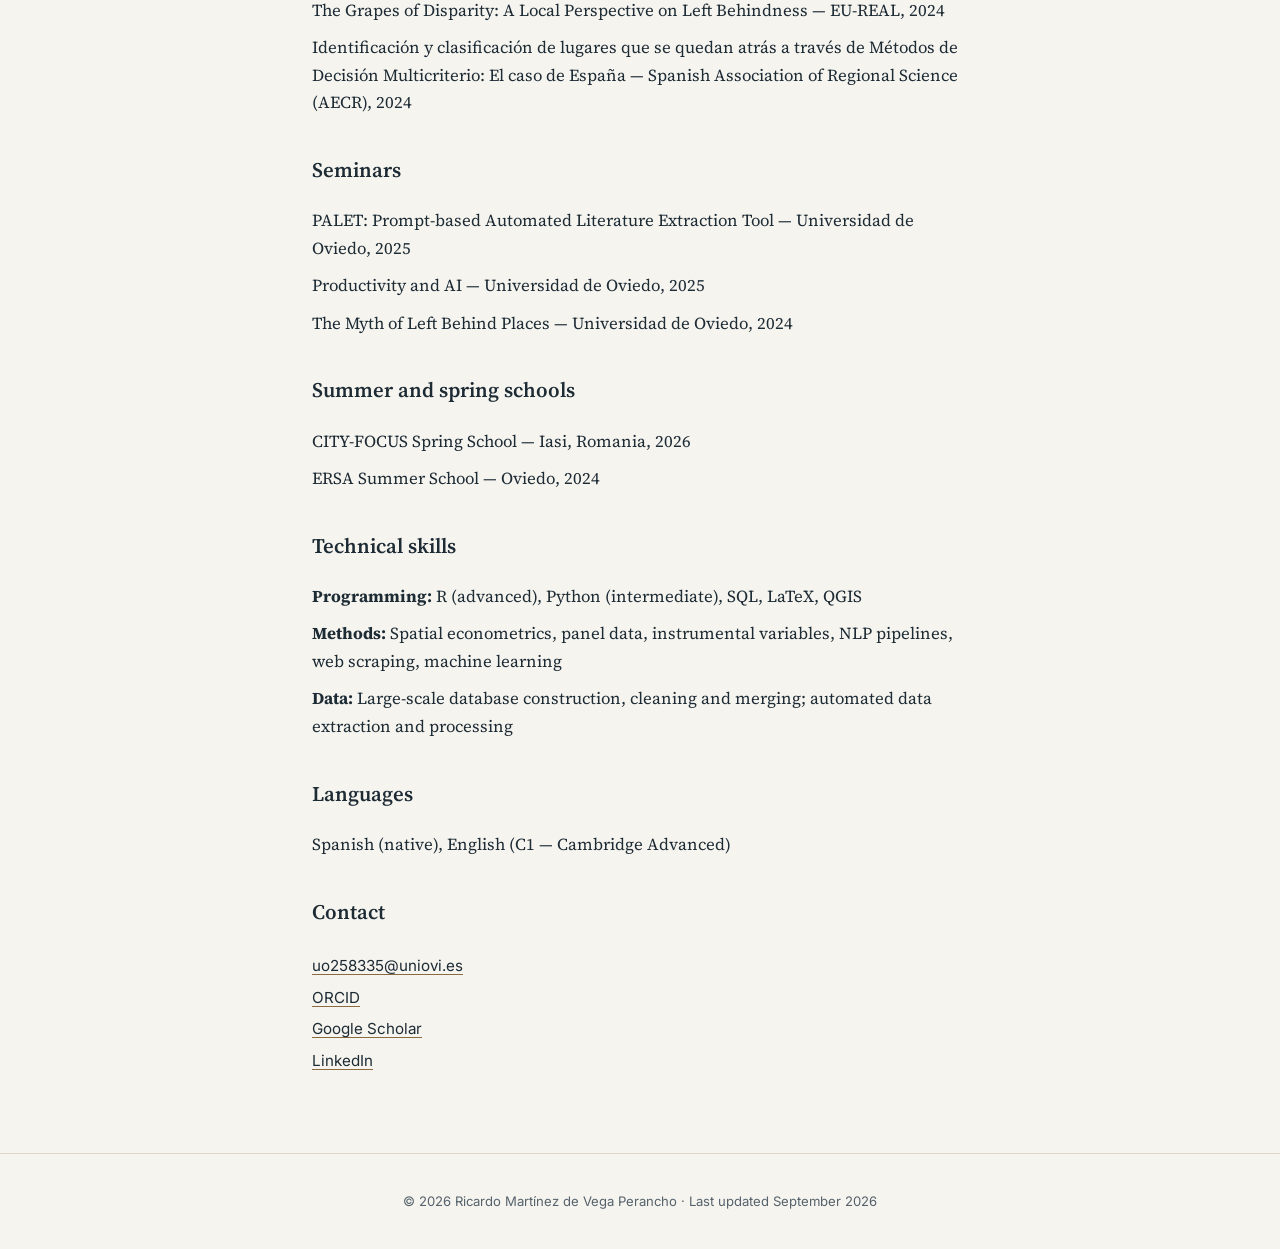
==== commit 67acda67: "Add files via upload" ====
--- a/cv.html
+++ b/cv.html
@@ -46,7 +46,7 @@
   </div>
 </header>
 
-<main id="main">
+<main id="main" class="cv-page">
   <h1>CV</h1>
   <p class="kicker">Education, experience and contact — <a href="CV_RicardoMdVPerancho.pdf">download the full CV (PDF)</a></p>
 
--- a/style.css
+++ b/style.css
@@ -141,6 +141,10 @@
   padding: 3rem 1.5rem 5rem;
 }
 
+/* Evita palabras sueltas colgando al final de titulos y parrafos */
+h1, h2, .paper h3 { text-wrap: balance; }
+p, .abstract { text-wrap: pretty; }
+
 h1 {
   font-size: 2.1rem;
   line-height: 1.2;
@@ -157,6 +161,13 @@
 }
 
 main > h2:first-child { border-top: none; padding-top: 0; margin-top: 0; }
+
+/* En el CV el espacio en blanco ya separa las secciones: sin reglas */
+.cv-page h2 {
+  border-top: none;
+  padding-top: 0;
+  margin-top: 2.25rem;
+}
 
 .kicker {
   font-family: "Inter", system-ui, sans-serif;
@@ -261,7 +272,7 @@
 .paper .status {
   font-family: "Inter", system-ui, sans-serif;
   font-size: 0.85rem;
-  color: var(--accent);
+  color: var(--ink-soft);
   margin: 0 0 0.75rem;
 }
 
